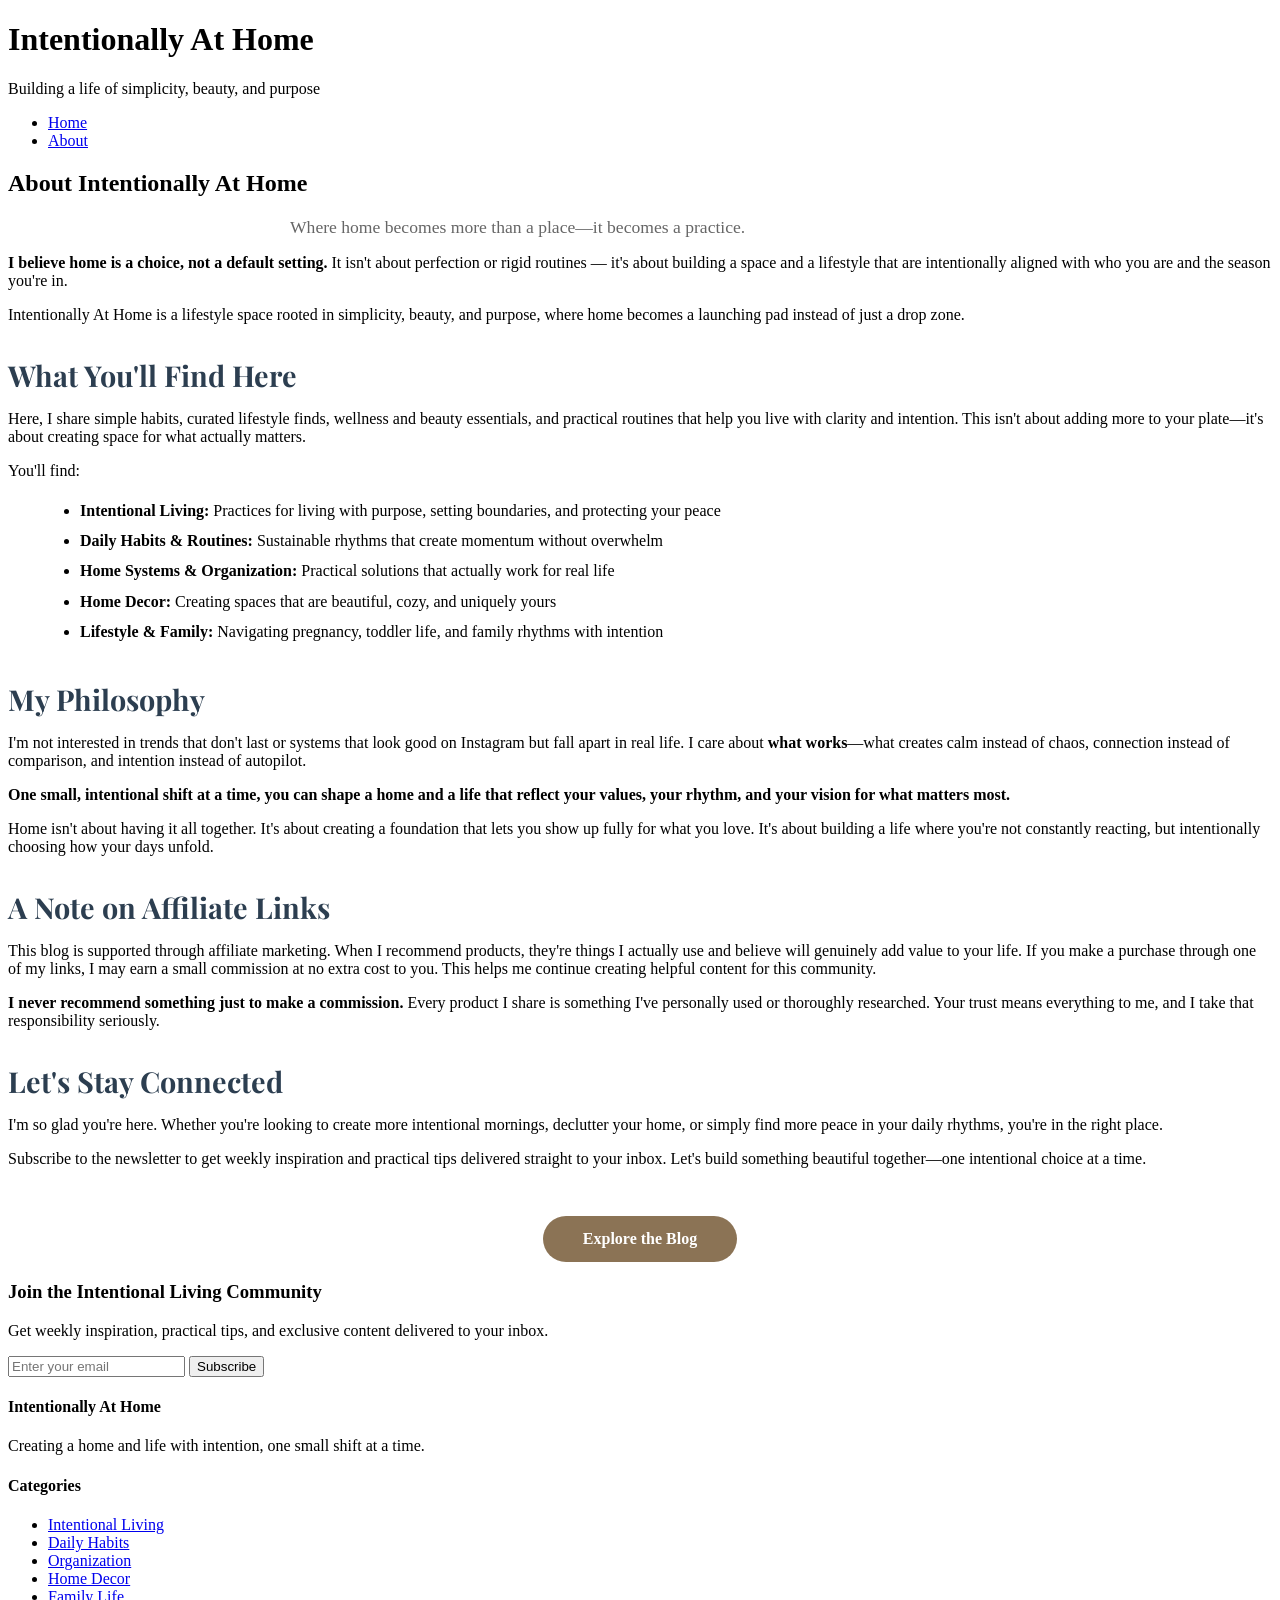
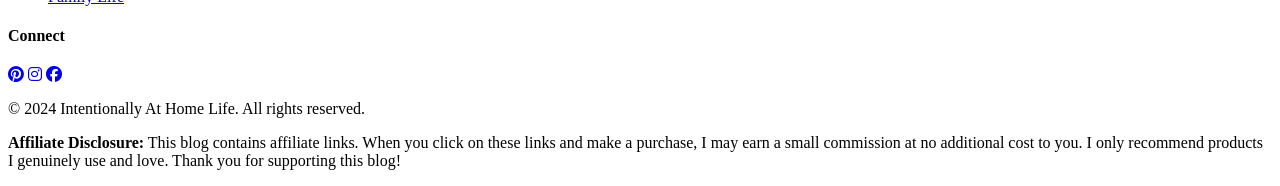
==== about.html @ 63e7cf84 "Add files via upload" ====
<!DOCTYPE html>
<html lang="en">
<head>
    <meta charset="UTF-8">
    <meta name="viewport" content="width=device-width, initial-scale=1.0">
    <title>About - Intentionally At Home Life</title>
    <meta name="description" content="Learn about Intentionally At Home Life - a lifestyle space rooted in simplicity, beauty, and purpose.">
    
    <!-- Google Fonts -->
    <link href="https://fonts.googleapis.com/css2?family=Playfair+Display:wght@400;500;600;700&family=Inter:wght@300;400;500;600&display=swap" rel="stylesheet">
    
    <!-- Font Awesome -->
    <link rel="stylesheet" href="https://cdn.jsdelivr.net/npm/@fortawesome/fontawesome-free@6.4.0/css/all.min.css">
    
    <!-- Custom CSS -->
    <link rel="stylesheet" href="css/style.css">
</head>
<body>
    <!-- Header -->
    <header class="site-header">
        <div class="container">
            <div class="header-content">
                <h1 class="site-title"><a href="index.html" style="text-decoration: none; color: inherit;">Intentionally At Home</a></h1>
                <p class="site-tagline">Building a life of simplicity, beauty, and purpose</p>
            </div>
            <nav class="main-nav">
                <ul>
                    <li><a href="index.html">Home</a></li>
                    <li><a href="about.html" class="active">About</a></li>
                </ul>
            </nav>
        </div>
    </header>

    <!-- About Hero -->
    <section class="about-hero">
        <div class="container">
            <h1>About Intentionally At Home</h1>
            <p style="font-size: 1.1rem; color: #666; max-width: 700px; margin: 1rem auto;">Where home becomes more than a place—it becomes a practice.</p>
        </div>
    </section>

    <!-- About Content -->
    <article class="about-content">
        <p><strong>I believe home is a choice, not a default setting.</strong> It isn't about perfection or rigid routines — it's about building a space and a lifestyle that are intentionally aligned with who you are and the season you're in.</p>

        <p>Intentionally At Home is a lifestyle space rooted in simplicity, beauty, and purpose, where home becomes a launching pad instead of just a drop zone.</p>

        <h2 style="font-family: 'Playfair Display', serif; font-size: 1.8rem; color: #2c3e50; margin: 2rem 0 1rem;">What You'll Find Here</h2>

        <p>Here, I share simple habits, curated lifestyle finds, wellness and beauty essentials, and practical routines that help you live with clarity and intention. This isn't about adding more to your plate—it's about creating space for what actually matters.</p>

        <p>You'll find:</p>
        <ul style="margin-left: 2rem; line-height: 1.9;">
            <li><strong>Intentional Living:</strong> Practices for living with purpose, setting boundaries, and protecting your peace</li>
            <li><strong>Daily Habits & Routines:</strong> Sustainable rhythms that create momentum without overwhelm</li>
            <li><strong>Home Systems & Organization:</strong> Practical solutions that actually work for real life</li>
            <li><strong>Home Decor:</strong> Creating spaces that are beautiful, cozy, and uniquely yours</li>
            <li><strong>Lifestyle & Family:</strong> Navigating pregnancy, toddler life, and family rhythms with intention</li>
        </ul>

        <h2 style="font-family: 'Playfair Display', serif; font-size: 1.8rem; color: #2c3e50; margin: 2rem 0 1rem;">My Philosophy</h2>

        <p>I'm not interested in trends that don't last or systems that look good on Instagram but fall apart in real life. I care about <strong>what works</strong>—what creates calm instead of chaos, connection instead of comparison, and intention instead of autopilot.</p>

        <p><strong>One small, intentional shift at a time, you can shape a home and a life that reflect your values, your rhythm, and your vision for what matters most.</strong></p>

        <p>Home isn't about having it all together. It's about creating a foundation that lets you show up fully for what you love. It's about building a life where you're not constantly reacting, but intentionally choosing how your days unfold.</p>

        <h2 style="font-family: 'Playfair Display', serif; font-size: 1.8rem; color: #2c3e50; margin: 2rem 0 1rem;">A Note on Affiliate Links</h2>

        <p>This blog is supported through affiliate marketing. When I recommend products, they're things I actually use and believe will genuinely add value to your life. If you make a purchase through one of my links, I may earn a small commission at no extra cost to you. This helps me continue creating helpful content for this community.</p>

        <p><strong>I never recommend something just to make a commission.</strong> Every product I share is something I've personally used or thoroughly researched. Your trust means everything to me, and I take that responsibility seriously.</p>

        <h2 style="font-family: 'Playfair Display', serif; font-size: 1.8rem; color: #2c3e50; margin: 2rem 0 1rem;">Let's Stay Connected</h2>

        <p>I'm so glad you're here. Whether you're looking to create more intentional mornings, declutter your home, or simply find more peace in your daily rhythms, you're in the right place.</p>

        <p>Subscribe to the newsletter to get weekly inspiration and practical tips delivered straight to your inbox. Let's build something beautiful together—one intentional choice at a time.</p>

        <div style="text-align: center; margin-top: 3rem;">
            <a href="index.html" style="display: inline-block; padding: 0.9rem 2.5rem; background-color: #8b7355; color: white; text-decoration: none; border-radius: 30px; font-weight: 600; transition: all 0.3s ease;">Explore the Blog</a>
        </div>
    </article>

    <!-- Newsletter Section -->
    <section class="newsletter">
        <div class="container">
            <div class="newsletter-content">
                <h3>Join the Intentional Living Community</h3>
                <p>Get weekly inspiration, practical tips, and exclusive content delivered to your inbox.</p>
                <form class="newsletter-form" onsubmit="return false;">
                    <input type="email" placeholder="Enter your email" required>
                    <button type="submit">Subscribe</button>
                </form>
            </div>
        </div>
    </section>

    <!-- Footer -->
    <footer class="site-footer">
        <div class="container">
            <div class="footer-content">
                <div class="footer-section">
                    <h4>Intentionally At Home</h4>
                    <p>Creating a home and life with intention, one small shift at a time.</p>
                </div>
                <div class="footer-section">
                    <h4>Categories</h4>
                    <ul>
                        <li><a href="index.html">Intentional Living</a></li>
                        <li><a href="index.html">Daily Habits</a></li>
                        <li><a href="index.html">Organization</a></li>
                        <li><a href="index.html">Home Decor</a></li>
                        <li><a href="index.html">Family Life</a></li>
                    </ul>
                </div>
                <div class="footer-section">
                    <h4>Connect</h4>
                    <div class="social-links">
                        <a href="#" aria-label="Pinterest"><i class="fab fa-pinterest"></i></a>
                        <a href="#" aria-label="Instagram"><i class="fab fa-instagram"></i></a>
                        <a href="#" aria-label="Facebook"><i class="fab fa-facebook"></i></a>
                    </div>
                </div>
            </div>
            <div class="footer-bottom">
                <p>&copy; 2024 Intentionally At Home Life. All rights reserved.</p>
                <p class="disclosure"><strong>Affiliate Disclosure:</strong> This blog contains affiliate links. When you click on these links and make a purchase, I may earn a small commission at no additional cost to you. I only recommend products I genuinely use and love. Thank you for supporting this blog!</p>
            </div>
        </div>
    </footer>

    <!-- JavaScript -->
    <script>
        // Newsletter form handling
        document.addEventListener('DOMContentLoaded', function() {
            const newsletterForm = document.querySelector('.newsletter-form');
            if (newsletterForm) {
                newsletterForm.addEventListener('submit', function(e) {
                    e.preventDefault();
                    const email = this.querySelector('input[type="email"]').value;
                    alert('Thank you for subscribing! We\'ll be in touch soon.');
                    this.reset();
                });
            }
        });
    </script>
</body>
</html>
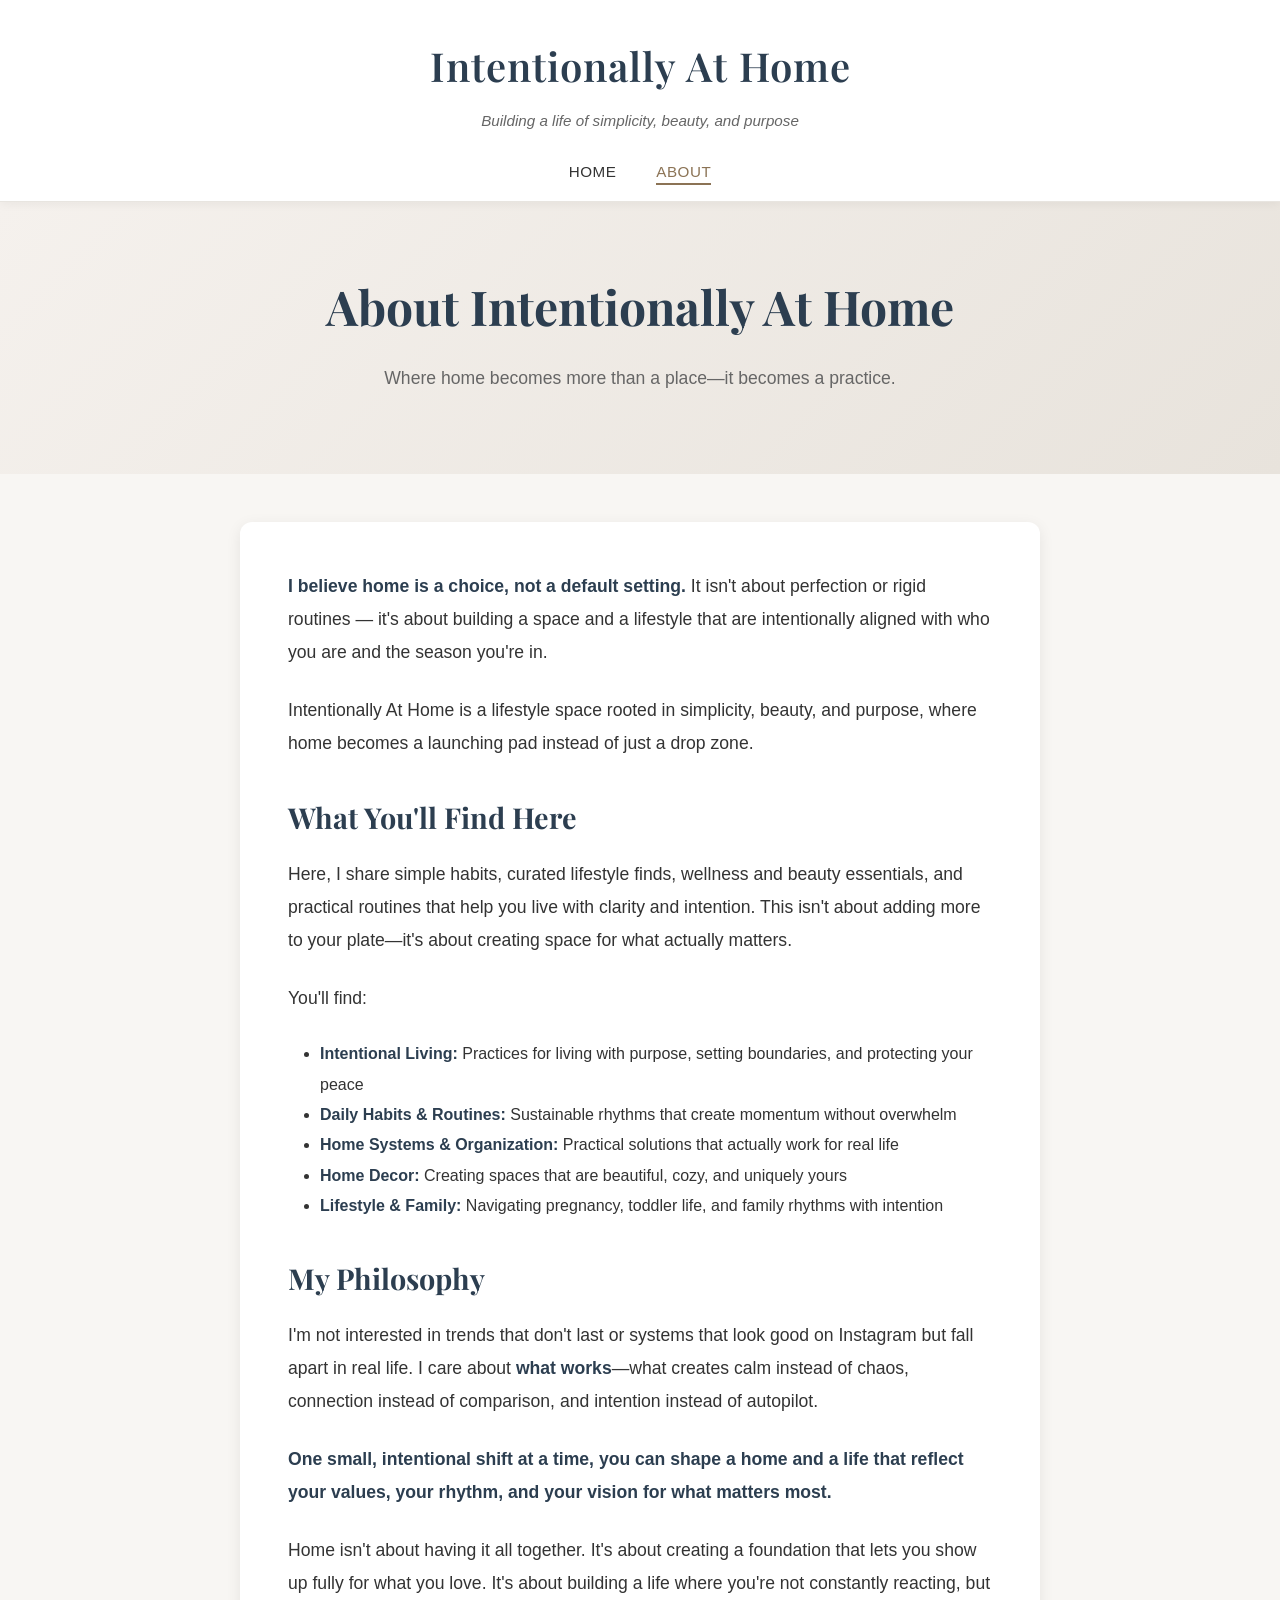
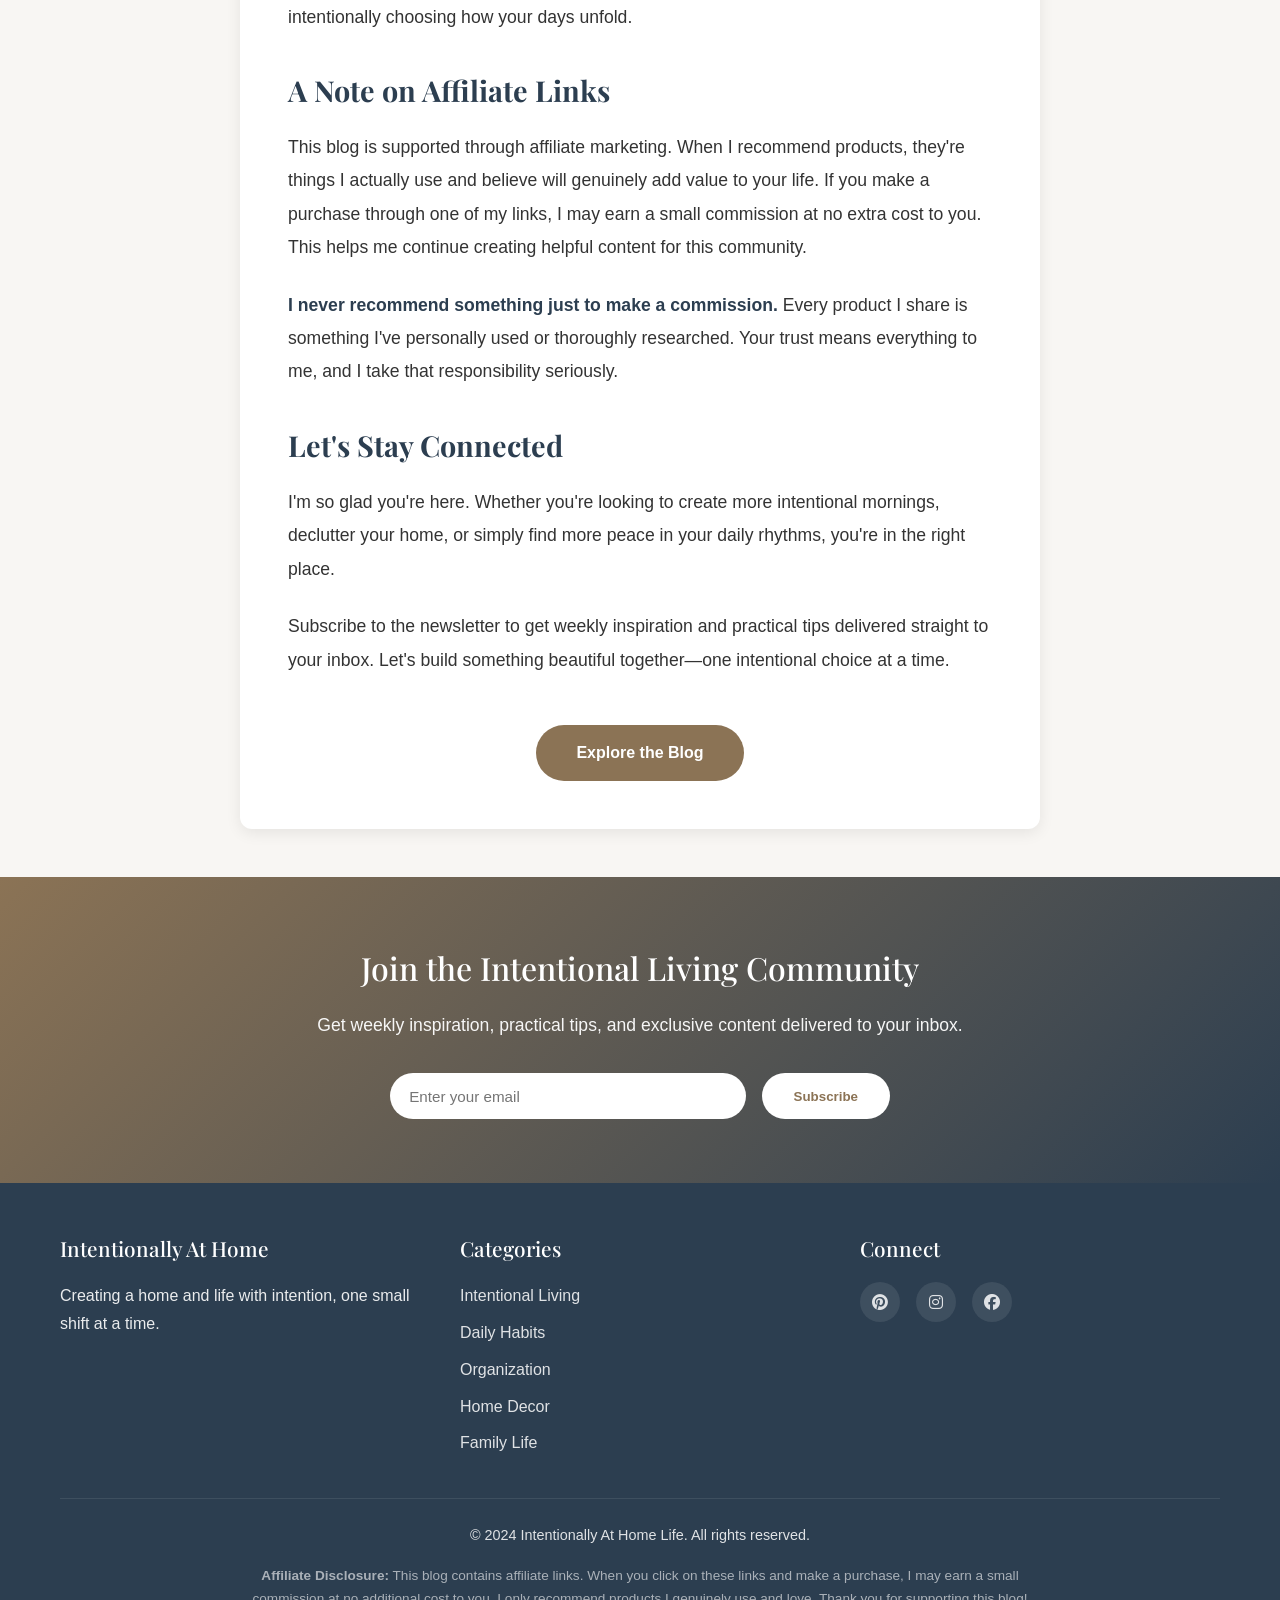
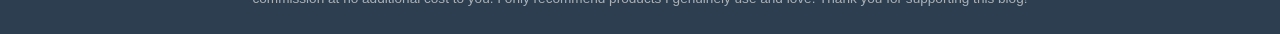
==== commit da847530: "Update about.html" ====
--- a/about.html
+++ b/about.html
@@ -13,7 +13,7 @@
     <link rel="stylesheet" href="https://cdn.jsdelivr.net/npm/@fortawesome/fontawesome-free@6.4.0/css/all.min.css">
     
     <!-- Custom CSS -->
-    <link rel="stylesheet" href="css/style.css">
+    <link rel="stylesheet" href="style.css">
 </head>
 <body>
     <!-- Header -->
@@ -148,4 +148,4 @@
         });
     </script>
 </body>
-</html>+</html>
--- a/style.css
+++ b/style.css
@@ -0,0 +1,692 @@
+/* Reset and Base Styles */
+* {
+    margin: 0;
+    padding: 0;
+    box-sizing: border-box;
+}
+
+:root {
+    --primary-color: #2c3e50;
+    --secondary-color: #8b7355;
+    --accent-color: #c9a27a;
+    --light-bg: #f8f6f3;
+    --white: #ffffff;
+    --text-dark: #333333;
+    --text-light: #666666;
+    --border-color: #e8e5e0;
+    
+    --font-serif: 'Playfair Display', serif;
+    --font-sans: 'Inter', sans-serif;
+    
+    --transition: all 0.3s ease;
+}
+
+body {
+    font-family: var(--font-sans);
+    color: var(--text-dark);
+    line-height: 1.7;
+    background-color: var(--light-bg);
+}
+
+.container {
+    max-width: 1200px;
+    margin: 0 auto;
+    padding: 0 20px;
+}
+
+/* Header */
+.site-header {
+    background-color: var(--white);
+    border-bottom: 1px solid var(--border-color);
+    padding: 2rem 0 1rem;
+    position: sticky;
+    top: 0;
+    z-index: 1000;
+    box-shadow: 0 2px 10px rgba(0,0,0,0.05);
+}
+
+.header-content {
+    text-align: center;
+    margin-bottom: 1.5rem;
+}
+
+.site-title {
+    font-family: var(--font-serif);
+    font-size: 2.5rem;
+    font-weight: 600;
+    color: var(--primary-color);
+    margin-bottom: 0.5rem;
+    letter-spacing: 1px;
+}
+
+.site-tagline {
+    font-size: 0.95rem;
+    color: var(--text-light);
+    font-weight: 300;
+    font-style: italic;
+}
+
+.main-nav ul {
+    list-style: none;
+    display: flex;
+    justify-content: center;
+    gap: 2.5rem;
+    flex-wrap: wrap;
+}
+
+.main-nav a {
+    text-decoration: none;
+    color: var(--text-dark);
+    font-weight: 500;
+    font-size: 0.95rem;
+    text-transform: uppercase;
+    letter-spacing: 0.5px;
+    transition: var(--transition);
+    position: relative;
+}
+
+.main-nav a:hover,
+.main-nav a.active {
+    color: var(--secondary-color);
+}
+
+.main-nav a.active::after {
+    content: '';
+    position: absolute;
+    bottom: -5px;
+    left: 0;
+    width: 100%;
+    height: 2px;
+    background-color: var(--secondary-color);
+}
+
+/* Dropdown */
+.dropdown {
+    position: relative;
+}
+
+.category-toggle {
+    cursor: pointer;
+}
+
+.dropdown-menu {
+    display: none;
+    position: absolute;
+    top: 100%;
+    left: 50%;
+    transform: translateX(-50%);
+    background-color: var(--white);
+    border: 1px solid var(--border-color);
+    border-radius: 8px;
+    box-shadow: 0 4px 20px rgba(0,0,0,0.1);
+    min-width: 250px;
+    margin-top: 10px;
+    z-index: 100;
+}
+
+.dropdown:hover .dropdown-menu {
+    display: block;
+}
+
+.dropdown-menu li {
+    border-bottom: 1px solid var(--border-color);
+}
+
+.dropdown-menu li:last-child {
+    border-bottom: none;
+}
+
+.dropdown-menu a {
+    display: block;
+    padding: 12px 20px;
+    color: var(--text-dark);
+    text-transform: none;
+    letter-spacing: 0;
+    font-weight: 400;
+}
+
+.dropdown-menu a:hover {
+    background-color: var(--light-bg);
+    color: var(--secondary-color);
+}
+
+/* Hero Section */
+.hero {
+    background: linear-gradient(135deg, #f5f1ed 0%, #e8e3dc 100%);
+    padding: 4rem 0;
+    text-align: center;
+}
+
+.hero-content h2 {
+    font-family: var(--font-serif);
+    font-size: 2.5rem;
+    color: var(--primary-color);
+    margin-bottom: 1rem;
+    font-weight: 500;
+}
+
+.hero-content p {
+    font-size: 1.1rem;
+    color: var(--text-light);
+    max-width: 800px;
+    margin: 0 auto;
+    line-height: 1.8;
+}
+
+/* Filter Section */
+.filter-section {
+    background-color: var(--white);
+    padding: 2rem 0;
+    border-bottom: 1px solid var(--border-color);
+}
+
+.filter-buttons {
+    display: flex;
+    justify-content: center;
+    gap: 1rem;
+    flex-wrap: wrap;
+}
+
+.filter-btn {
+    padding: 0.6rem 1.5rem;
+    border: 2px solid var(--border-color);
+    background-color: var(--white);
+    color: var(--text-dark);
+    font-family: var(--font-sans);
+    font-size: 0.9rem;
+    font-weight: 500;
+    cursor: pointer;
+    border-radius: 30px;
+    transition: var(--transition);
+    text-transform: capitalize;
+}
+
+.filter-btn:hover {
+    border-color: var(--secondary-color);
+    color: var(--secondary-color);
+}
+
+.filter-btn.active {
+    background-color: var(--secondary-color);
+    color: var(--white);
+    border-color: var(--secondary-color);
+}
+
+/* Blog Posts Grid */
+.blog-posts {
+    padding: 4rem 0;
+}
+
+.posts-grid {
+    display: grid;
+    grid-template-columns: repeat(auto-fill, minmax(350px, 1fr));
+    gap: 2.5rem;
+}
+
+.post-card {
+    background-color: var(--white);
+    border-radius: 12px;
+    overflow: hidden;
+    box-shadow: 0 4px 15px rgba(0,0,0,0.08);
+    transition: var(--transition);
+    display: flex;
+    flex-direction: column;
+}
+
+.post-card:hover {
+    transform: translateY(-5px);
+    box-shadow: 0 8px 25px rgba(0,0,0,0.12);
+}
+
+.post-image {
+    width: 100%;
+    height: 250px;
+    object-fit: cover;
+}
+
+.post-content {
+    padding: 1.8rem;
+    flex: 1;
+    display: flex;
+    flex-direction: column;
+}
+
+.post-category {
+    font-size: 0.8rem;
+    color: var(--secondary-color);
+    text-transform: uppercase;
+    letter-spacing: 1px;
+    font-weight: 600;
+    margin-bottom: 0.8rem;
+}
+
+.post-title {
+    font-family: var(--font-serif);
+    font-size: 1.5rem;
+    color: var(--primary-color);
+    margin-bottom: 0.8rem;
+    line-height: 1.4;
+    font-weight: 500;
+}
+
+.post-title a {
+    text-decoration: none;
+    color: inherit;
+    transition: var(--transition);
+}
+
+.post-title a:hover {
+    color: var(--secondary-color);
+}
+
+.post-excerpt {
+    color: var(--text-light);
+    font-size: 0.95rem;
+    line-height: 1.7;
+    margin-bottom: 1.5rem;
+    flex: 1;
+}
+
+.post-meta {
+    display: flex;
+    justify-content: space-between;
+    align-items: center;
+    font-size: 0.85rem;
+    color: var(--text-light);
+    padding-top: 1rem;
+    border-top: 1px solid var(--border-color);
+}
+
+.post-date {
+    display: flex;
+    align-items: center;
+    gap: 0.5rem;
+}
+
+.read-time {
+    display: flex;
+    align-items: center;
+    gap: 0.5rem;
+}
+
+.read-more {
+    display: inline-block;
+    margin-top: 1rem;
+    color: var(--secondary-color);
+    font-weight: 600;
+    text-decoration: none;
+    font-size: 0.9rem;
+    transition: var(--transition);
+}
+
+.read-more:hover {
+    color: var(--primary-color);
+}
+
+.loading, .no-posts {
+    text-align: center;
+    padding: 3rem 0;
+    color: var(--text-light);
+    font-size: 1.1rem;
+}
+
+.loading i {
+    font-size: 2rem;
+    color: var(--secondary-color);
+}
+
+/* Newsletter Section */
+.newsletter {
+    background: linear-gradient(135deg, var(--secondary-color) 0%, var(--primary-color) 100%);
+    padding: 4rem 0;
+    text-align: center;
+    color: var(--white);
+}
+
+.newsletter-content h3 {
+    font-family: var(--font-serif);
+    font-size: 2rem;
+    margin-bottom: 1rem;
+    font-weight: 500;
+}
+
+.newsletter-content p {
+    font-size: 1.1rem;
+    margin-bottom: 2rem;
+    opacity: 0.95;
+}
+
+.newsletter-form {
+    display: flex;
+    max-width: 500px;
+    margin: 0 auto;
+    gap: 1rem;
+}
+
+.newsletter-form input {
+    flex: 1;
+    padding: 0.9rem 1.2rem;
+    border: none;
+    border-radius: 30px;
+    font-size: 0.95rem;
+    font-family: var(--font-sans);
+}
+
+.newsletter-form button {
+    padding: 0.9rem 2rem;
+    background-color: var(--white);
+    color: var(--secondary-color);
+    border: none;
+    border-radius: 30px;
+    font-weight: 600;
+    cursor: pointer;
+    transition: var(--transition);
+    font-family: var(--font-sans);
+}
+
+.newsletter-form button:hover {
+    background-color: var(--light-bg);
+    transform: translateY(-2px);
+}
+
+/* Footer */
+.site-footer {
+    background-color: var(--primary-color);
+    color: var(--white);
+    padding: 3rem 0 1.5rem;
+}
+
+.footer-content {
+    display: grid;
+    grid-template-columns: repeat(auto-fit, minmax(250px, 1fr));
+    gap: 2.5rem;
+    margin-bottom: 2rem;
+}
+
+.footer-section h4 {
+    font-family: var(--font-serif);
+    font-size: 1.3rem;
+    margin-bottom: 1rem;
+    font-weight: 500;
+}
+
+.footer-section p {
+    opacity: 0.9;
+    line-height: 1.7;
+}
+
+.footer-section ul {
+    list-style: none;
+}
+
+.footer-section ul li {
+    margin-bottom: 0.6rem;
+}
+
+.footer-section a {
+    color: var(--white);
+    text-decoration: none;
+    opacity: 0.85;
+    transition: var(--transition);
+}
+
+.footer-section a:hover {
+    opacity: 1;
+    color: var(--accent-color);
+}
+
+.social-links {
+    display: flex;
+    gap: 1rem;
+    margin-top: 1rem;
+}
+
+.social-links a {
+    width: 40px;
+    height: 40px;
+    border-radius: 50%;
+    background-color: rgba(255,255,255,0.1);
+    display: flex;
+    align-items: center;
+    justify-content: center;
+    transition: var(--transition);
+}
+
+.social-links a:hover {
+    background-color: var(--accent-color);
+}
+
+.footer-bottom {
+    border-top: 1px solid rgba(255,255,255,0.1);
+    padding-top: 1.5rem;
+    text-align: center;
+    font-size: 0.9rem;
+    opacity: 0.85;
+}
+
+.disclosure {
+    margin-top: 1rem;
+    font-size: 0.85rem;
+    opacity: 0.7;
+    max-width: 800px;
+    margin-left: auto;
+    margin-right: auto;
+}
+
+/* Blog Post Page Styles */
+.post-header {
+    background: linear-gradient(135deg, #f5f1ed 0%, #e8e3dc 100%);
+    padding: 3rem 0;
+    text-align: center;
+}
+
+.post-header h1 {
+    font-family: var(--font-serif);
+    font-size: 2.8rem;
+    color: var(--primary-color);
+    margin-bottom: 1rem;
+    max-width: 900px;
+    margin-left: auto;
+    margin-right: auto;
+    line-height: 1.3;
+}
+
+.post-header-meta {
+    display: flex;
+    justify-content: center;
+    gap: 2rem;
+    color: var(--text-light);
+    font-size: 0.95rem;
+}
+
+.post-featured-image {
+    width: 100%;
+    max-width: 1000px;
+    margin: 0 auto;
+    display: block;
+    border-radius: 12px;
+    margin-top: 2rem;
+}
+
+.post-body {
+    max-width: 800px;
+    margin: 3rem auto;
+    padding: 0 20px;
+    background-color: var(--white);
+    padding: 3rem;
+    border-radius: 12px;
+    box-shadow: 0 4px 15px rgba(0,0,0,0.08);
+}
+
+.post-body h2 {
+    font-family: var(--font-serif);
+    font-size: 1.8rem;
+    color: var(--primary-color);
+    margin: 2rem 0 1rem;
+    font-weight: 500;
+}
+
+.post-body p {
+    margin-bottom: 1.5rem;
+    line-height: 1.8;
+}
+
+.post-body ul, .post-body ol {
+    margin-bottom: 1.5rem;
+    padding-left: 2rem;
+    line-height: 1.8;
+}
+
+.post-body li {
+    margin-bottom: 0.5rem;
+}
+
+.post-body strong {
+    color: var(--primary-color);
+    font-weight: 600;
+}
+
+.affiliate-link {
+    color: var(--secondary-color);
+    text-decoration: none;
+    border-bottom: 1px solid var(--accent-color);
+    transition: var(--transition);
+    font-weight: 500;
+}
+
+.affiliate-link:hover {
+    color: var(--primary-color);
+    border-bottom-color: var(--primary-color);
+}
+
+.affiliate-disclosure {
+    background-color: var(--light-bg);
+    padding: 1.5rem;
+    border-left: 4px solid var(--secondary-color);
+    margin: 2rem 0;
+    font-size: 0.9rem;
+    color: var(--text-light);
+    border-radius: 4px;
+}
+
+.back-link {
+    display: inline-block;
+    margin: 2rem 0;
+    color: var(--secondary-color);
+    text-decoration: none;
+    font-weight: 600;
+    transition: var(--transition);
+}
+
+.back-link:hover {
+    color: var(--primary-color);
+}
+
+/* About Page */
+.about-hero {
+    background: linear-gradient(135deg, #f5f1ed 0%, #e8e3dc 100%);
+    padding: 4rem 0;
+    text-align: center;
+}
+
+.about-hero h1 {
+    font-family: var(--font-serif);
+    font-size: 3rem;
+    color: var(--primary-color);
+    margin-bottom: 1rem;
+}
+
+.about-content {
+    max-width: 800px;
+    margin: 3rem auto;
+    padding: 0 20px;
+    background-color: var(--white);
+    padding: 3rem;
+    border-radius: 12px;
+    box-shadow: 0 4px 15px rgba(0,0,0,0.08);
+}
+
+.about-content p {
+    font-size: 1.1rem;
+    line-height: 1.9;
+    margin-bottom: 1.5rem;
+    color: var(--text-dark);
+}
+
+.about-content strong {
+    color: var(--primary-color);
+}
+
+/* Responsive Design */
+@media (max-width: 768px) {
+    .site-title {
+        font-size: 2rem;
+    }
+    
+    .hero-content h2 {
+        font-size: 2rem;
+    }
+    
+    .hero-content p {
+        font-size: 1rem;
+    }
+    
+    .posts-grid {
+        grid-template-columns: 1fr;
+    }
+    
+    .filter-buttons {
+        gap: 0.5rem;
+    }
+    
+    .filter-btn {
+        padding: 0.5rem 1rem;
+        font-size: 0.85rem;
+    }
+    
+    .newsletter-form {
+        flex-direction: column;
+    }
+    
+    .footer-content {
+        grid-template-columns: 1fr;
+        text-align: center;
+    }
+    
+    .social-links {
+        justify-content: center;
+    }
+    
+    .main-nav ul {
+        gap: 1.5rem;
+    }
+    
+    .post-header h1 {
+        font-size: 2rem;
+    }
+    
+    .post-body {
+        padding: 2rem 1.5rem;
+    }
+    
+    .dropdown-menu {
+        position: static;
+        transform: none;
+        margin-top: 10px;
+    }
+}
+
+@media (max-width: 480px) {
+    .site-title {
+        font-size: 1.6rem;
+    }
+    
+    .post-title {
+        font-size: 1.3rem;
+    }
+}
+
+/* Dropdown open state for JS-controlled menu */
+.dropdown-menu.open {
+    display: block;
+}
